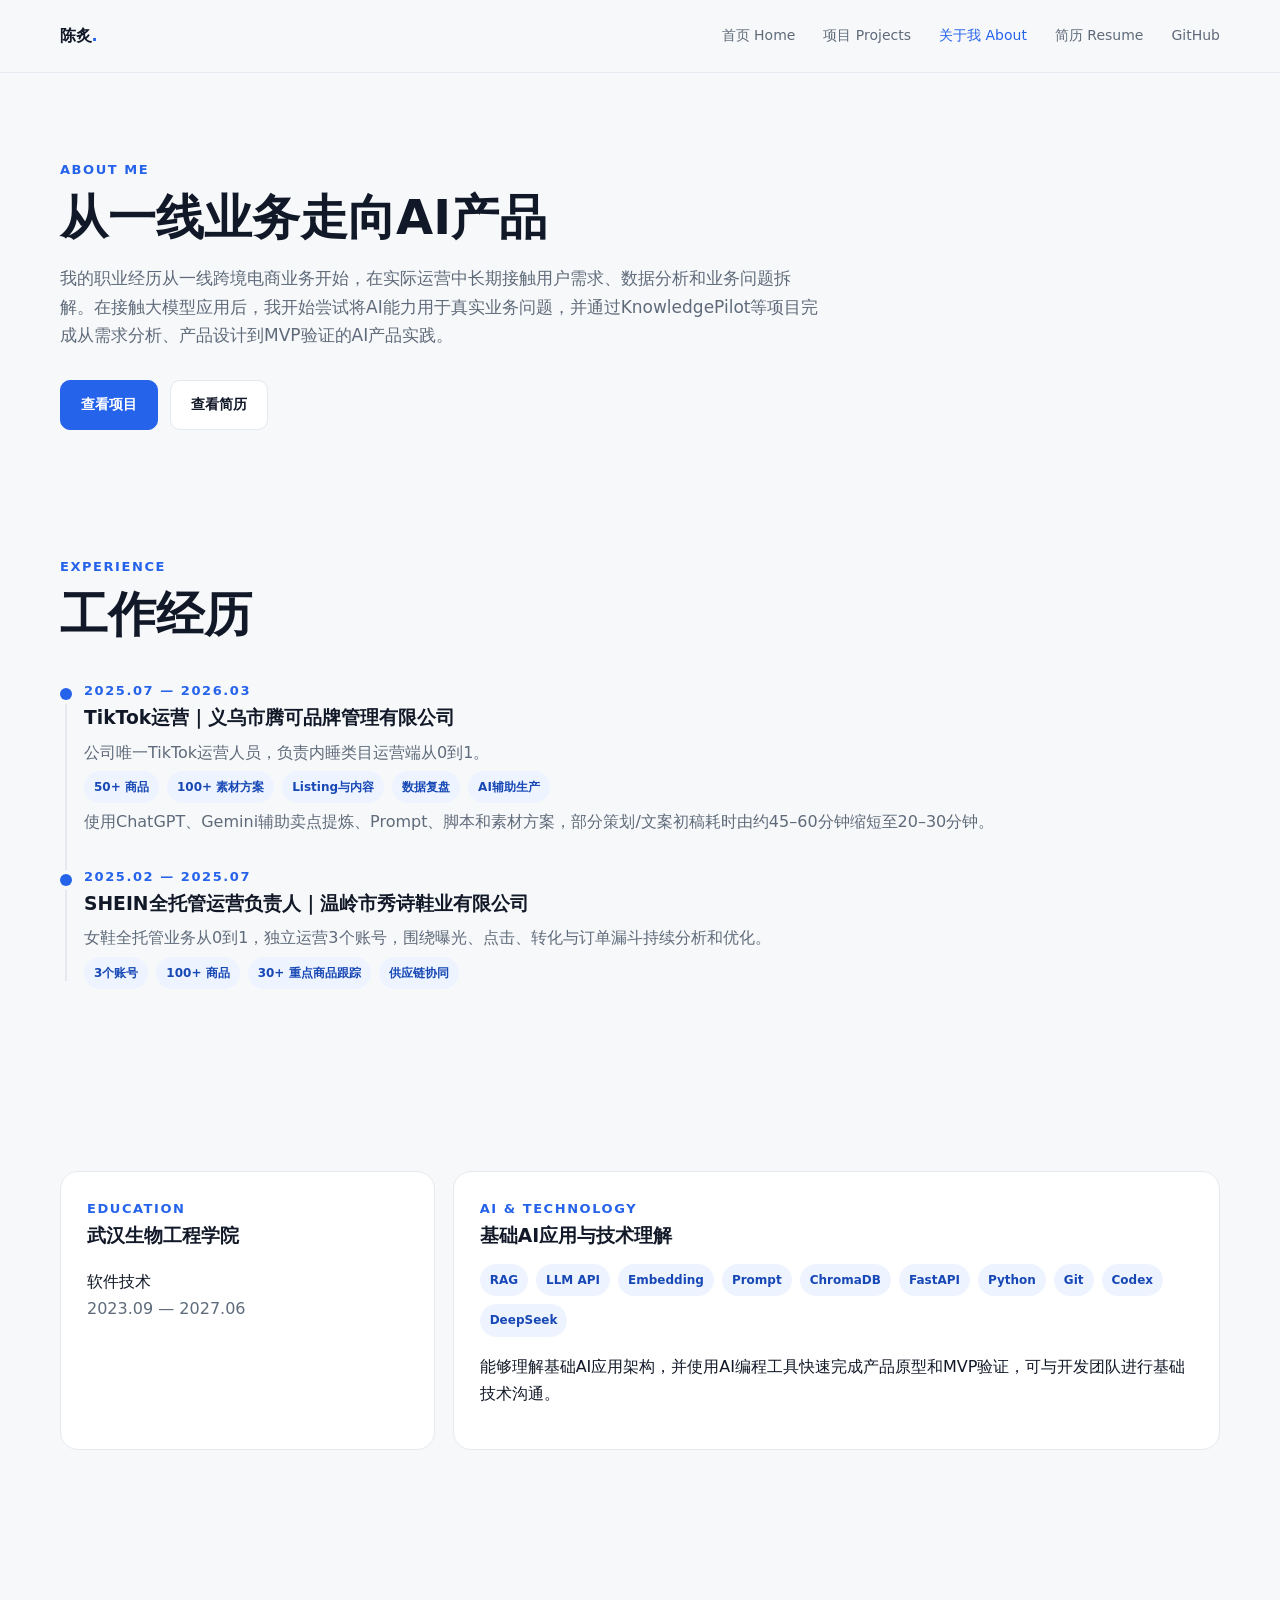
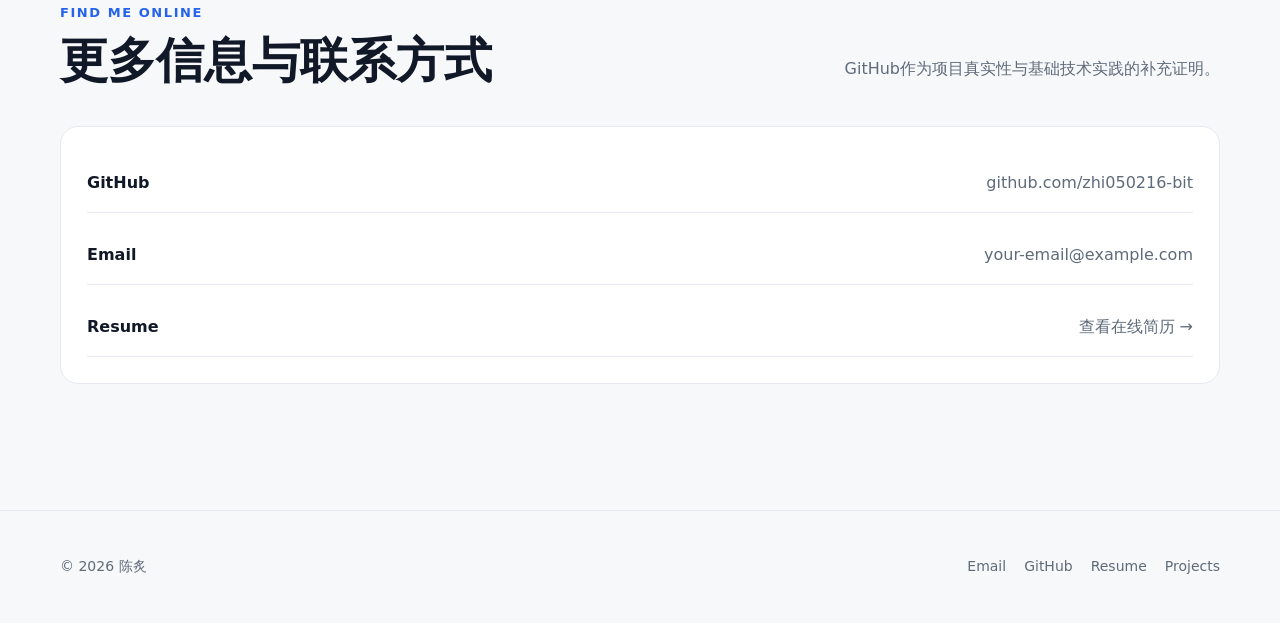
==== about.html @ c1934c38 "Deploy AI product portfolio" ====
<!doctype html><html lang="zh-CN"><head><meta charset="utf-8"><meta name="viewport" content="width=device-width,initial-scale=1"><title>关于我｜陈炙</title><link rel="stylesheet" href="assets/styles.css"><link rel="stylesheet" href="assets/github.css"></head><body><nav class="nav"><div class="container nav-inner"><a class="logo" href="index.html">陈炙<i>.</i></a><button class="menu">☰</button><div class="nav-links"><a href="index.html">首页 Home</a><a href="projects.html">项目 Projects</a><a href="about.html">关于我 About</a><a href="resume.html">简历 Resume</a></div></div></nav><main><header class="page-hero"><div class="container"><div class="eyebrow">About me</div><h1 class="page-title">从一线业务走向AI产品</h1><p>我的职业经历从一线跨境电商业务开始，在实际运营中长期接触用户需求、数据分析和业务问题拆解。在接触大模型应用后，我开始尝试将AI能力用于真实业务问题，并通过KnowledgePilot等项目完成从需求分析、产品设计到MVP验证的AI产品实践。</p><div class="actions"><a class="btn primary" href="projects.html">查看项目</a><a class="btn" href="resume.html">查看简历</a></div></div></header><section><div class="container"><div class="section-head"><div><div class="eyebrow">Experience</div><h2>工作经历</h2></div></div><div class="timeline"><article class="timeline-item"><div class="eyebrow">2025.07 — 2026.03</div><h3>TikTok运营｜义乌市腾可品牌管理有限公司</h3><p>公司唯一TikTok运营人员，负责内睡类目运营端从0到1。</p><div class="chips"><span class="chip">50+ 商品</span><span class="chip">100+ 素材方案</span><span class="chip">Listing与内容</span><span class="chip">数据复盘</span><span class="chip">AI辅助生产</span></div><p>使用ChatGPT、Gemini辅助卖点提炼、Prompt、脚本和素材方案，部分策划/文案初稿耗时由约45–60分钟缩短至20–30分钟。</p></article><article class="timeline-item"><div class="eyebrow">2025.02 — 2025.07</div><h3>SHEIN全托管运营负责人｜温岭市秀诗鞋业有限公司</h3><p>女鞋全托管业务从0到1，独立运营3个账号，围绕曝光、点击、转化与订单漏斗持续分析和优化。</p><div class="chips"><span class="chip">3个账号</span><span class="chip">100+ 商品</span><span class="chip">30+ 重点商品跟踪</span><span class="chip">供应链协同</span></div></article></div></div></section><section><div class="container"><div class="grid-3"><div class="card"><div class="eyebrow">Education</div><h3>武汉生物工程学院</h3><p>软件技术<br><span class="muted">2023.09 — 2027.06</span></p></div><div class="card" style="grid-column:span 2"><div class="eyebrow">AI & Technology</div><h3>基础AI应用与技术理解</h3><div class="chips"><span class="chip">RAG</span><span class="chip">LLM API</span><span class="chip">Embedding</span><span class="chip">Prompt</span><span class="chip">ChromaDB</span><span class="chip">FastAPI</span><span class="chip">Python</span><span class="chip">Git</span><span class="chip">Codex</span><span class="chip">DeepSeek</span></div><p>能够理解基础AI应用架构，并使用AI编程工具快速完成产品原型和MVP验证，可与开发团队进行基础技术沟通。</p></div></div></div></section><section><div class="container"><div class="section-head"><div><div class="eyebrow">Find me online</div><h2>更多信息与联系方式</h2></div><p>GitHub作为项目真实性与基础技术实践的补充证明。</p></div><div class="card online-list"><a href="#" data-config-link="GITHUB_URL"><strong>GitHub</strong><span class="muted" data-config-label="GITHUB_URL">GITHUB_URL</span></a><a href="mailto:your-email@example.com"><strong>Email</strong><span class="muted">your-email@example.com</span></a><a href="resume.html"><strong>Resume</strong><span class="muted">查看在线简历 →</span></a></div></div></section></main><footer class="footer"><div class="container footer-inner"><span>© 2026 陈炙</span><div class="footer-links"><a href="mailto:your-email@example.com">Email</a><a href="#">GitHub</a><a href="resume.html">简历</a></div></div></footer><script src="assets/config.js"></script><script src="assets/site.js"></script></body></html>
---- assets/styles.css ----
:root{--bg:#f7f8fa;--surface:#fff;--ink:#111827;--muted:#5f6b7a;--line:#e5e9ef;--brand:#2563eb;--brand-dark:#1748b5;--soft:#eef4ff;--radius:18px;--shadow:0 12px 35px rgba(17,24,39,.07);--max:1160px}*{box-sizing:border-box}html{scroll-behavior:smooth}body{margin:0;background:var(--bg);color:var(--ink);font-family:Inter,"PingFang SC","Microsoft YaHei",system-ui,sans-serif;line-height:1.7}a{color:inherit;text-decoration:none}img{max-width:100%}.container{width:min(calc(100% - 40px),var(--max));margin:auto}.nav{position:sticky;top:0;z-index:30;background:rgba(247,248,250,.9);backdrop-filter:blur(16px);border-bottom:1px solid rgba(229,233,239,.8)}.nav-inner{height:72px;display:flex;align-items:center;justify-content:space-between}.logo{font-weight:800;letter-spacing:-.02em}.logo i{color:var(--brand);font-style:normal}.nav-links{display:flex;gap:28px;align-items:center}.nav-links a{font-size:14px;color:var(--muted)}.nav-links a:hover,.nav-links a.active{color:var(--brand)}.menu{display:none;border:0;background:none;font-size:24px}.hero{padding:110px 0 80px}.eyebrow{font-size:13px;font-weight:700;color:var(--brand);letter-spacing:.12em;text-transform:uppercase}.hero h1{font-size:clamp(48px,8vw,86px);line-height:1.05;margin:12px 0}.hero h2{font-size:clamp(22px,3vw,34px);margin:0 0 8px}.hero .sub{font-size:18px;color:var(--muted);font-weight:600}.hero p{max-width:760px;color:var(--muted);font-size:17px}.actions{display:flex;gap:12px;flex-wrap:wrap;margin-top:30px}.btn{display:inline-flex;align-items:center;justify-content:center;padding:12px 20px;border-radius:10px;font-weight:700;font-size:14px;border:1px solid var(--line);background:#fff}.btn.primary{background:var(--brand);color:#fff;border-color:var(--brand)}.btn:hover{transform:translateY(-1px);box-shadow:var(--shadow)}section{padding:76px 0}.section-head{display:flex;align-items:end;justify-content:space-between;gap:20px;margin-bottom:28px}.section-head h2,.page-title{font-size:clamp(30px,4vw,48px);line-height:1.2;margin:8px 0}.section-head p{max-width:620px;color:var(--muted)}.grid-3{display:grid;grid-template-columns:repeat(3,1fr);gap:18px}.card{background:var(--surface);border:1px solid var(--line);border-radius:var(--radius);padding:26px}.card h3{margin:0 0 12px}.chips{display:flex;gap:8px;flex-wrap:wrap}.chip{font-size:12px;padding:6px 10px;border-radius:999px;background:var(--soft);color:var(--brand-dark);font-weight:600}.project{display:grid;grid-template-columns:1.15fr .85fr;gap:24px;padding:34px;background:var(--surface);border:1px solid var(--line);border-radius:24px;margin-bottom:20px}.project:hover{box-shadow:var(--shadow)}.project h3{font-size:32px;margin:8px 0}.project p{color:var(--muted)}.project-visual{border-radius:16px;min-height:300px;background:linear-gradient(145deg,#eaf1ff,#f7f9ff);display:flex;align-items:center;justify-content:center;padding:28px;border:1px solid #dce7fb}.mock{width:100%;background:white;border-radius:12px;box-shadow:0 18px 50px rgba(37,99,235,.13);overflow:hidden}.mock-top{height:34px;border-bottom:1px solid var(--line);display:flex;align-items:center;padding:0 12px;gap:6px}.dot{width:7px;height:7px;border-radius:50%;background:#d9dee7}.mock-body{display:grid;grid-template-columns:25% 1fr;min-height:190px}.mock-side{background:#f8fafc;border-right:1px solid var(--line)}.mock-content{padding:18px}.line{height:9px;background:#e9edf3;border-radius:5px;margin-bottom:10px}.line.blue{background:#cfe0ff}.metrics{display:flex;gap:22px;margin:22px 0}.metric strong{font-size:28px;display:block}.metric span{font-size:12px;color:var(--muted)}.page-hero{padding:86px 0 50px}.page-hero p{max-width:760px;color:var(--muted);font-size:17px}.meta{display:flex;gap:30px;flex-wrap:wrap;margin-top:30px}.meta div{min-width:130px}.meta strong,.meta span{display:block}.meta span{font-size:13px;color:var(--muted)}.case-section{padding:58px 0;border-top:1px solid var(--line)}.case-layout{display:grid;grid-template-columns:260px 1fr;gap:70px}.case-index{font-size:13px;color:var(--brand);font-weight:800;letter-spacing:.08em}.case-content h2{font-size:34px;margin:0 0 18px}.case-content>p{color:var(--muted);max-width:760px}.quote{font-size:24px;line-height:1.5;font-weight:700;padding:28px;border-left:4px solid var(--brand);background:var(--soft);border-radius:0 14px 14px 0}.mapping{display:grid;grid-template-columns:1fr auto 1fr;gap:12px;align-items:center;padding:16px 0;border-bottom:1px solid var(--line)}.mapping .arrow{color:var(--brand);font-weight:bold}.priority{display:grid;grid-template-columns:repeat(3,1fr);gap:16px}.priority .card:first-child{border-top:4px solid var(--brand)}.flow{display:flex;align-items:center;gap:8px;flex-wrap:wrap}.flow span{padding:11px 14px;border-radius:9px;background:white;border:1px solid var(--line);font-size:13px}.flow b{color:var(--brand)}.screens{display:grid;grid-template-columns:repeat(2,1fr);gap:18px}.screen{background:#fff;border:1px solid var(--line);border-radius:16px;overflow:hidden}.placeholder{min-height:220px;background:linear-gradient(135deg,#f1f4f8,#e8eef7);display:flex;align-items:center;justify-content:center;color:#7c8796;font-weight:700}.screen-text{padding:20px}.screen-text p{color:var(--muted);margin-bottom:0}.stat-row{display:grid;grid-template-columns:repeat(2,1fr);gap:18px}.big-stat{background:#111827;color:white;border-radius:18px;padding:32px}.big-stat strong{font-size:54px;line-height:1}.big-stat span{display:block;color:#b8c2d1;margin-top:12px}.notice{padding:18px;border:1px solid #f0d78a;background:#fff9e7;border-radius:12px;color:#715b19}.timeline{position:relative;padding-left:24px}.timeline:before{content:"";position:absolute;left:5px;top:8px;bottom:8px;width:2px;background:var(--line)}.timeline-item{position:relative;margin-bottom:30px}.timeline-item:before{content:"";position:absolute;left:-24px;top:8px;width:12px;height:12px;background:var(--brand);border-radius:50%;box-shadow:0 0 0 4px var(--bg)}.timeline-item h3{margin:0}.timeline-item p{margin:5px 0;color:var(--muted)}.footer{padding:44px 0;border-top:1px solid var(--line);margin-top:50px}.footer-inner{display:flex;justify-content:space-between;gap:20px;color:var(--muted);font-size:14px}.footer-links{display:flex;gap:18px}.resume-sheet{background:white;border:1px solid var(--line);border-radius:20px;padding:50px;box-shadow:var(--shadow)}.resume-sheet h1{font-size:38px;margin-bottom:4px}.resume-section{margin-top:34px;border-top:1px solid var(--line);padding-top:20px}.muted{color:var(--muted)}@media(max-width:820px){.nav-links{display:none;position:absolute;top:72px;left:0;right:0;background:white;padding:20px;flex-direction:column;border-bottom:1px solid var(--line)}.nav-links.open{display:flex}.menu{display:block}.hero{padding:75px 0 55px}.grid-3,.project,.priority,.stat-row{grid-template-columns:1fr}.project-visual{min-height:230px}.case-layout{grid-template-columns:1fr;gap:16px}.screens{grid-template-columns:1fr}.case-section,section{padding:50px 0}.footer-inner{flex-direction:column}.resume-sheet{padding:24px}.mapping{grid-template-columns:1fr}.mapping .arrow{transform:rotate(90deg);justify-self:start}.section-head{display:block}}@media print{.nav,.footer,.actions{display:none}body{background:white}.resume-sheet{box-shadow:none;border:0;padding:0}.page-hero{padding:20px 0}.container{width:100%}}
---- assets/github.css ----
.disabled-link { opacity: .55; cursor: not-allowed; }
.link-group { display: flex; gap: 12px; flex-wrap: wrap; margin-top: 22px; }
.online-list { display: grid; gap: 12px; }
.online-list a { display: flex; justify-content: space-between; gap: 20px; padding: 16px 0; border-bottom: 1px solid var(--line); }
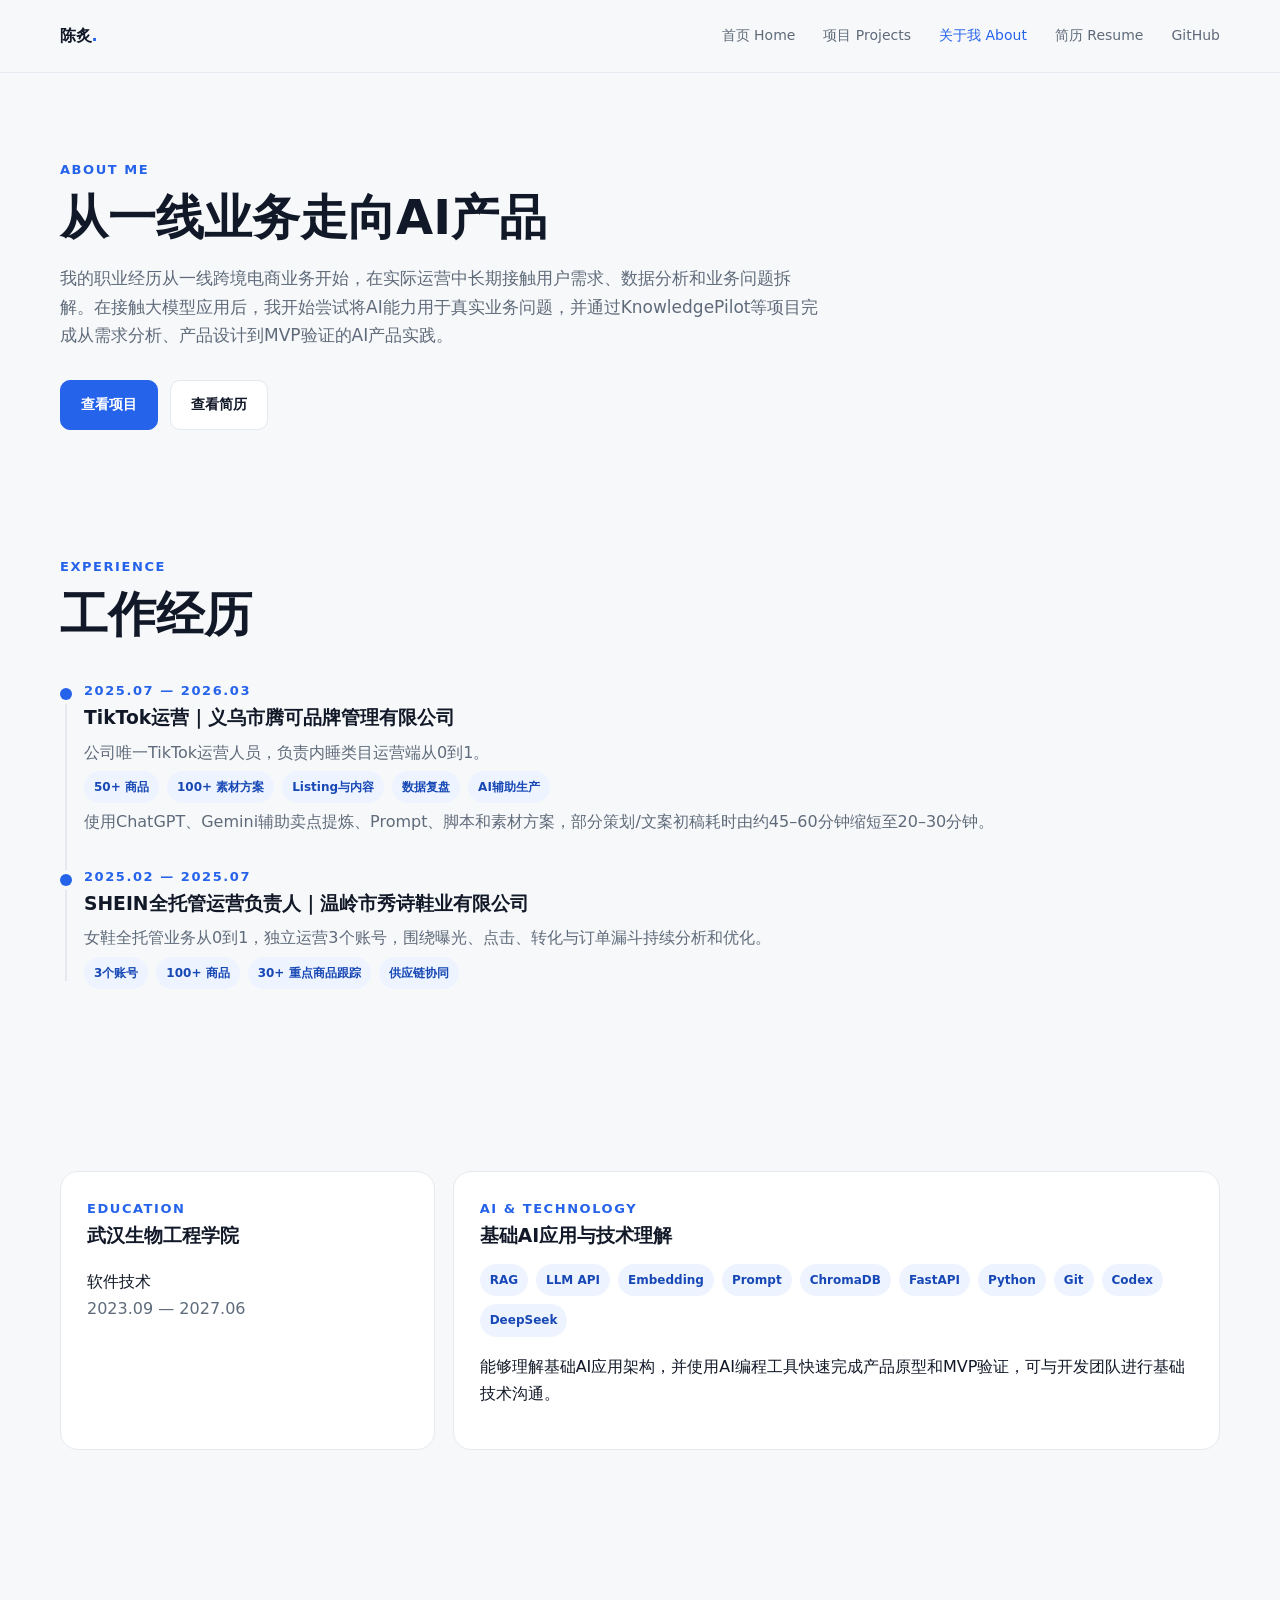
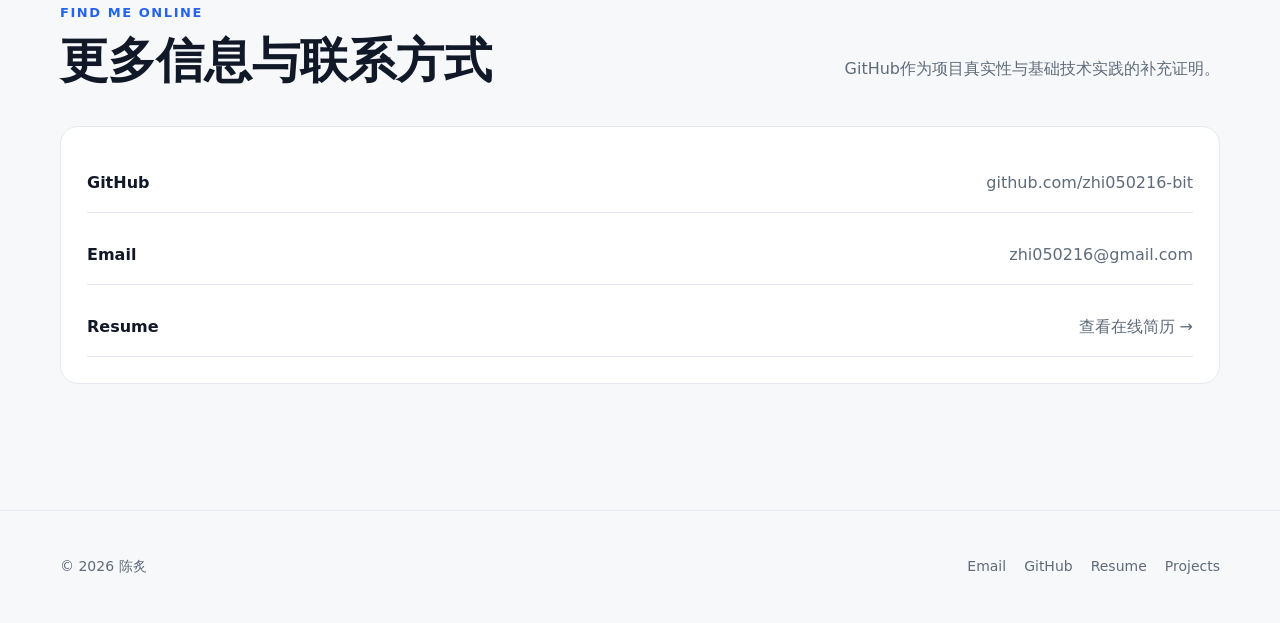
==== commit 0f191b6d: "Update contact email" ====
--- a/about.html
+++ b/about.html
@@ -1,3 +1,4 @@
-<!doctype html><html lang="zh-CN"><head><meta charset="utf-8"><meta name="viewport" content="width=device-width,initial-scale=1"><title>关于我｜陈炙</title><link rel="stylesheet" href="assets/styles.css"><link rel="stylesheet" href="assets/github.css"></head><body><nav class="nav"><div class="container nav-inner"><a class="logo" href="index.html">陈炙<i>.</i></a><button class="menu">☰</button><div class="nav-links"><a href="index.html">首页 Home</a><a href="projects.html">项目 Projects</a><a href="about.html">关于我 About</a><a href="resume.html">简历 Resume</a></div></div></nav><main><header class="page-hero"><div class="container"><div class="eyebrow">About me</div><h1 class="page-title">从一线业务走向AI产品</h1><p>我的职业经历从一线跨境电商业务开始，在实际运营中长期接触用户需求、数据分析和业务问题拆解。在接触大模型应用后，我开始尝试将AI能力用于真实业务问题，并通过KnowledgePilot等项目完成从需求分析、产品设计到MVP验证的AI产品实践。</p><div class="actions"><a class="btn primary" href="projects.html">查看项目</a><a class="btn" href="resume.html">查看简历</a></div></div></header><section><div class="container"><div class="section-head"><div><div class="eyebrow">Experience</div><h2>工作经历</h2></div></div><div class="timeline"><article class="timeline-item"><div class="eyebrow">2025.07 — 2026.03</div><h3>TikTok运营｜义乌市腾可品牌管理有限公司</h3><p>公司唯一TikTok运营人员，负责内睡类目运营端从0到1。</p><div class="chips"><span class="chip">50+ 商品</span><span class="chip">100+ 素材方案</span><span class="chip">Listing与内容</span><span class="chip">数据复盘</span><span class="chip">AI辅助生产</span></div><p>使用ChatGPT、Gemini辅助卖点提炼、Prompt、脚本和素材方案，部分策划/文案初稿耗时由约45–60分钟缩短至20–30分钟。</p></article><article class="timeline-item"><div class="eyebrow">2025.02 — 2025.07</div><h3>SHEIN全托管运营负责人｜温岭市秀诗鞋业有限公司</h3><p>女鞋全托管业务从0到1，独立运营3个账号，围绕曝光、点击、转化与订单漏斗持续分析和优化。</p><div class="chips"><span class="chip">3个账号</span><span class="chip">100+ 商品</span><span class="chip">30+ 重点商品跟踪</span><span class="chip">供应链协同</span></div></article></div></div></section><section><div class="container"><div class="grid-3"><div class="card"><div class="eyebrow">Education</div><h3>武汉生物工程学院</h3><p>软件技术<br><span class="muted">2023.09 — 2027.06</span></p></div><div class="card" style="grid-column:span 2"><div class="eyebrow">AI & Technology</div><h3>基础AI应用与技术理解</h3><div class="chips"><span class="chip">RAG</span><span class="chip">LLM API</span><span class="chip">Embedding</span><span class="chip">Prompt</span><span class="chip">ChromaDB</span><span class="chip">FastAPI</span><span class="chip">Python</span><span class="chip">Git</span><span class="chip">Codex</span><span class="chip">DeepSeek</span></div><p>能够理解基础AI应用架构，并使用AI编程工具快速完成产品原型和MVP验证，可与开发团队进行基础技术沟通。</p></div></div></div></section><section><div class="container"><div class="section-head"><div><div class="eyebrow">Find me online</div><h2>更多信息与联系方式</h2></div><p>GitHub作为项目真实性与基础技术实践的补充证明。</p></div><div class="card online-list"><a href="#" data-config-link="GITHUB_URL"><strong>GitHub</strong><span class="muted" data-config-label="GITHUB_URL">GITHUB_URL</span></a><a href="mailto:your-email@example.com"><strong>Email</strong><span class="muted">your-email@example.com</span></a><a href="resume.html"><strong>Resume</strong><span class="muted">查看在线简历 →</span></a></div></div></section></main><footer class="footer"><div class="container footer-inner"><span>© 2026 陈炙</span><div class="footer-links"><a href="mailto:your-email@example.com">Email</a><a href="#">GitHub</a><a href="resume.html">简历</a></div></div></footer><script src="assets/config.js"></script><script src="assets/site.js"></script></body></html>
+<!doctype html><html lang="zh-CN"><head><meta charset="utf-8"><meta name="viewport" content="width=device-width,initial-scale=1"><title>关于我｜陈炙</title><link rel="stylesheet" href="assets/styles.css"><link rel="stylesheet" href="assets/github.css"></head><body><nav class="nav"><div class="container nav-inner"><a class="logo" href="index.html">陈炙<i>.</i></a><button class="menu">☰</button><div class="nav-links"><a href="index.html">首页 Home</a><a href="projects.html">项目 Projects</a><a href="about.html">关于我 About</a><a href="resume.html">简历 Resume</a></div></div></nav><main><header class="page-hero"><div class="container"><div class="eyebrow">About me</div><h1 class="page-title">从一线业务走向AI产品</h1><p>我的职业经历从一线跨境电商业务开始，在实际运营中长期接触用户需求、数据分析和业务问题拆解。在接触大模型应用后，我开始尝试将AI能力用于真实业务问题，并通过KnowledgePilot等项目完成从需求分析、产品设计到MVP验证的AI产品实践。</p><div class="actions"><a class="btn primary" href="projects.html">查看项目</a><a class="btn" href="resume.html">查看简历</a></div></div></header><section><div class="container"><div class="section-head"><div><div class="eyebrow">Experience</div><h2>工作经历</h2></div></div><div class="timeline"><article class="timeline-item"><div class="eyebrow">2025.07 — 2026.03</div><h3>TikTok运营｜义乌市腾可品牌管理有限公司</h3><p>公司唯一TikTok运营人员，负责内睡类目运营端从0到1。</p><div class="chips"><span class="chip">50+ 商品</span><span class="chip">100+ 素材方案</span><span class="chip">Listing与内容</span><span class="chip">数据复盘</span><span class="chip">AI辅助生产</span></div><p>使用ChatGPT、Gemini辅助卖点提炼、Prompt、脚本和素材方案，部分策划/文案初稿耗时由约45–60分钟缩短至20–30分钟。</p></article><article class="timeline-item"><div class="eyebrow">2025.02 — 2025.07</div><h3>SHEIN全托管运营负责人｜温岭市秀诗鞋业有限公司</h3><p>女鞋全托管业务从0到1，独立运营3个账号，围绕曝光、点击、转化与订单漏斗持续分析和优化。</p><div class="chips"><span class="chip">3个账号</span><span class="chip">100+ 商品</span><span class="chip">30+ 重点商品跟踪</span><span class="chip">供应链协同</span></div></article></div></div></section><section><div class="container"><div class="grid-3"><div class="card"><div class="eyebrow">Education</div><h3>武汉生物工程学院</h3><p>软件技术<br><span class="muted">2023.09 — 2027.06</span></p></div><div class="card" style="grid-column:span 2"><div class="eyebrow">AI & Technology</div><h3>基础AI应用与技术理解</h3><div class="chips"><span class="chip">RAG</span><span class="chip">LLM API</span><span class="chip">Embedding</span><span class="chip">Prompt</span><span class="chip">ChromaDB</span><span class="chip">FastAPI</span><span class="chip">Python</span><span class="chip">Git</span><span class="chip">Codex</span><span class="chip">DeepSeek</span></div><p>能够理解基础AI应用架构，并使用AI编程工具快速完成产品原型和MVP验证，可与开发团队进行基础技术沟通。</p></div></div></div></section><section><div class="container"><div class="section-head"><div><div class="eyebrow">Find me online</div><h2>更多信息与联系方式</h2></div><p>GitHub作为项目真实性与基础技术实践的补充证明。</p></div><div class="card online-list"><a href="#" data-config-link="GITHUB_URL"><strong>GitHub</strong><span class="muted" data-config-label="GITHUB_URL">GITHUB_URL</span></a><a href="mailto:zhi050216@gmail.com"><strong>Email</strong><span class="muted">zhi050216@gmail.com</span></a><a href="resume.html"><strong>Resume</strong><span class="muted">查看在线简历 →</span></a></div></div></section></main><footer class="footer"><div class="container footer-inner"><span>© 2026 陈炙</span><div class="footer-links"><a href="mailto:zhi050216@gmail.com">Email</a><a href="#">GitHub</a><a href="resume.html">简历</a></div></div></footer><script src="assets/config.js"></script><script src="assets/site.js"></script></body></html>
 
 
+
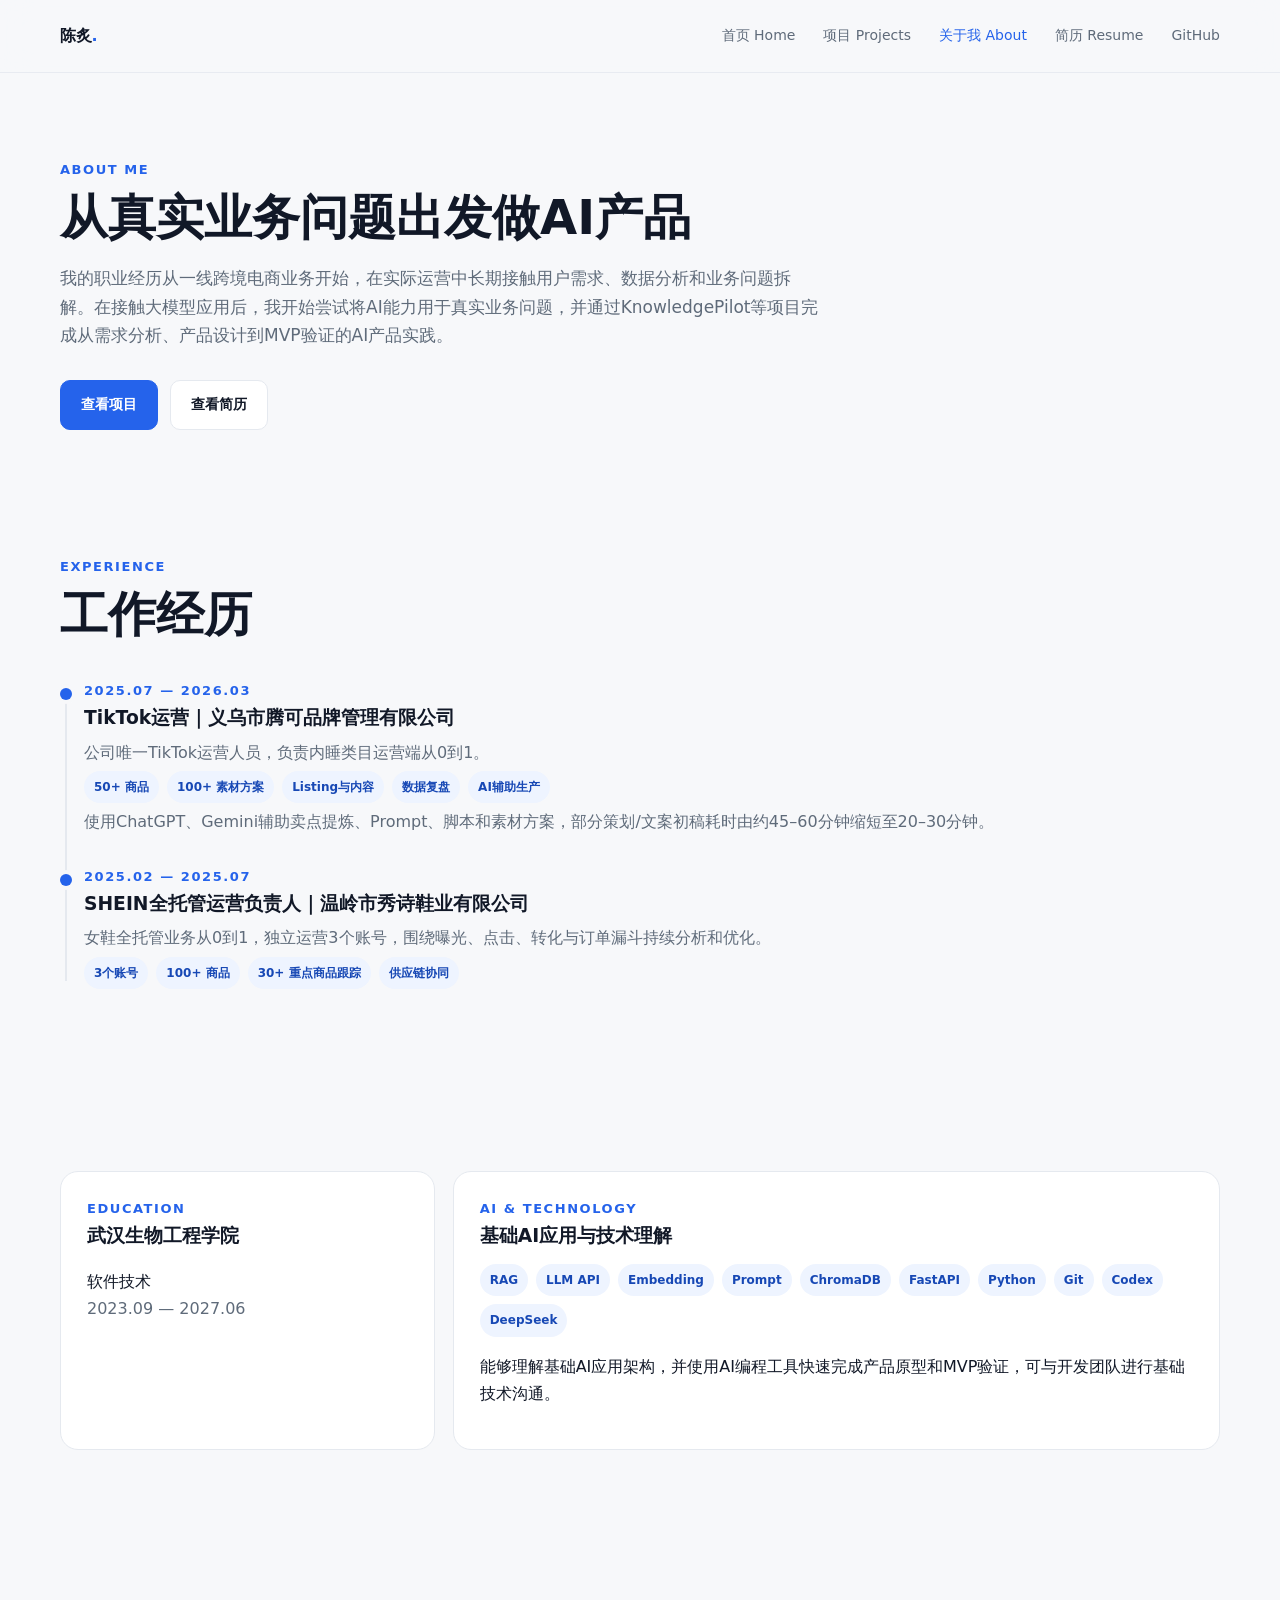
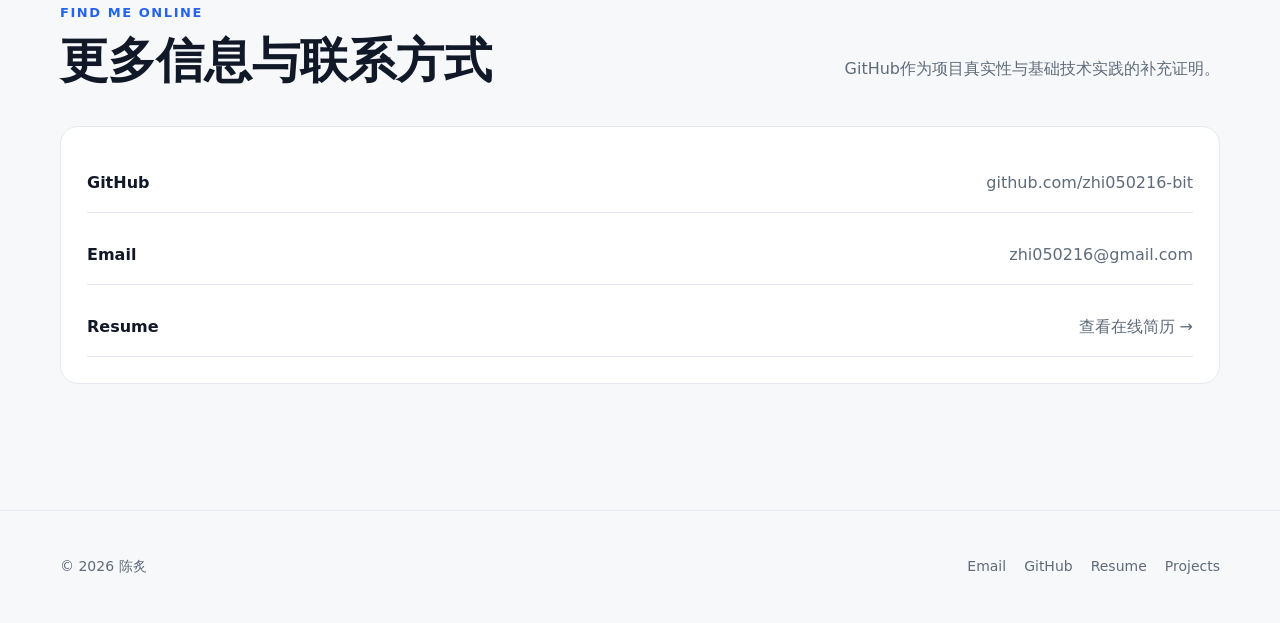
==== commit c86876ca: "fix: clean portfolio links and template remnants" ====
--- a/about.html
+++ b/about.html
@@ -1,4 +1,146 @@
-<!doctype html><html lang="zh-CN"><head><meta charset="utf-8"><meta name="viewport" content="width=device-width,initial-scale=1"><title>关于我｜陈炙</title><link rel="stylesheet" href="assets/styles.css"><link rel="stylesheet" href="assets/github.css"></head><body><nav class="nav"><div class="container nav-inner"><a class="logo" href="index.html">陈炙<i>.</i></a><button class="menu">☰</button><div class="nav-links"><a href="index.html">首页 Home</a><a href="projects.html">项目 Projects</a><a href="about.html">关于我 About</a><a href="resume.html">简历 Resume</a></div></div></nav><main><header class="page-hero"><div class="container"><div class="eyebrow">About me</div><h1 class="page-title">从一线业务走向AI产品</h1><p>我的职业经历从一线跨境电商业务开始，在实际运营中长期接触用户需求、数据分析和业务问题拆解。在接触大模型应用后，我开始尝试将AI能力用于真实业务问题，并通过KnowledgePilot等项目完成从需求分析、产品设计到MVP验证的AI产品实践。</p><div class="actions"><a class="btn primary" href="projects.html">查看项目</a><a class="btn" href="resume.html">查看简历</a></div></div></header><section><div class="container"><div class="section-head"><div><div class="eyebrow">Experience</div><h2>工作经历</h2></div></div><div class="timeline"><article class="timeline-item"><div class="eyebrow">2025.07 — 2026.03</div><h3>TikTok运营｜义乌市腾可品牌管理有限公司</h3><p>公司唯一TikTok运营人员，负责内睡类目运营端从0到1。</p><div class="chips"><span class="chip">50+ 商品</span><span class="chip">100+ 素材方案</span><span class="chip">Listing与内容</span><span class="chip">数据复盘</span><span class="chip">AI辅助生产</span></div><p>使用ChatGPT、Gemini辅助卖点提炼、Prompt、脚本和素材方案，部分策划/文案初稿耗时由约45–60分钟缩短至20–30分钟。</p></article><article class="timeline-item"><div class="eyebrow">2025.02 — 2025.07</div><h3>SHEIN全托管运营负责人｜温岭市秀诗鞋业有限公司</h3><p>女鞋全托管业务从0到1，独立运营3个账号，围绕曝光、点击、转化与订单漏斗持续分析和优化。</p><div class="chips"><span class="chip">3个账号</span><span class="chip">100+ 商品</span><span class="chip">30+ 重点商品跟踪</span><span class="chip">供应链协同</span></div></article></div></div></section><section><div class="container"><div class="grid-3"><div class="card"><div class="eyebrow">Education</div><h3>武汉生物工程学院</h3><p>软件技术<br><span class="muted">2023.09 — 2027.06</span></p></div><div class="card" style="grid-column:span 2"><div class="eyebrow">AI & Technology</div><h3>基础AI应用与技术理解</h3><div class="chips"><span class="chip">RAG</span><span class="chip">LLM API</span><span class="chip">Embedding</span><span class="chip">Prompt</span><span class="chip">ChromaDB</span><span class="chip">FastAPI</span><span class="chip">Python</span><span class="chip">Git</span><span class="chip">Codex</span><span class="chip">DeepSeek</span></div><p>能够理解基础AI应用架构，并使用AI编程工具快速完成产品原型和MVP验证，可与开发团队进行基础技术沟通。</p></div></div></div></section><section><div class="container"><div class="section-head"><div><div class="eyebrow">Find me online</div><h2>更多信息与联系方式</h2></div><p>GitHub作为项目真实性与基础技术实践的补充证明。</p></div><div class="card online-list"><a href="#" data-config-link="GITHUB_URL"><strong>GitHub</strong><span class="muted" data-config-label="GITHUB_URL">GITHUB_URL</span></a><a href="mailto:zhi050216@gmail.com"><strong>Email</strong><span class="muted">zhi050216@gmail.com</span></a><a href="resume.html"><strong>Resume</strong><span class="muted">查看在线简历 →</span></a></div></div></section></main><footer class="footer"><div class="container footer-inner"><span>© 2026 陈炙</span><div class="footer-links"><a href="mailto:zhi050216@gmail.com">Email</a><a href="#">GitHub</a><a href="resume.html">简历</a></div></div></footer><script src="assets/config.js"></script><script src="assets/site.js"></script></body></html>
+<!doctype html>
+<html lang="zh-CN">
+<head>
+<meta charset="utf-8">
+<meta name="viewport" content="width=device-width,initial-scale=1">
+<title>关于我｜陈炙</title>
+<link rel="stylesheet" href="assets/styles.css">
+<link rel="stylesheet" href="assets/github.css">
+</head>
+<body>
+<nav class="nav">
+<div class="container nav-inner">
+<a class="logo" href="index.html">陈炙<i>.</i>
+</a>
+<button class="menu">☰</button>
+<div class="nav-links">
+<a href="index.html">首页 Home</a>
+<a href="projects.html">项目 Projects</a>
+<a href="about.html">关于我 About</a>
+<a href="resume.html">简历 Resume</a>
+</div>
+</div>
+</nav>
+<main>
+<header class="page-hero">
+<div class="container">
+<div class="eyebrow">About me</div>
+<h1 class="page-title">从真实业务问题出发做AI产品</h1>
+<p>我的职业经历从一线跨境电商业务开始，在实际运营中长期接触用户需求、数据分析和业务问题拆解。在接触大模型应用后，我开始尝试将AI能力用于真实业务问题，并通过KnowledgePilot等项目完成从需求分析、产品设计到MVP验证的AI产品实践。</p>
+<div class="actions">
+<a class="btn primary" href="projects.html">查看项目</a>
+<a class="btn" href="resume.html">查看简历</a>
+</div>
+</div>
+</header>
+<section>
+<div class="container">
+<div class="section-head">
+<div>
+<div class="eyebrow">Experience</div>
+<h2>工作经历</h2>
+</div>
+</div>
+<div class="timeline">
+<article class="timeline-item">
+<div class="eyebrow">2025.07 — 2026.03</div>
+<h3>TikTok运营｜义乌市腾可品牌管理有限公司</h3>
+<p>公司唯一TikTok运营人员，负责内睡类目运营端从0到1。</p>
+<div class="chips">
+<span class="chip">50+ 商品</span>
+<span class="chip">100+ 素材方案</span>
+<span class="chip">Listing与内容</span>
+<span class="chip">数据复盘</span>
+<span class="chip">AI辅助生产</span>
+</div>
+<p>使用ChatGPT、Gemini辅助卖点提炼、Prompt、脚本和素材方案，部分策划/文案初稿耗时由约45–60分钟缩短至20–30分钟。</p>
+</article>
+<article class="timeline-item">
+<div class="eyebrow">2025.02 — 2025.07</div>
+<h3>SHEIN全托管运营负责人｜温岭市秀诗鞋业有限公司</h3>
+<p>女鞋全托管业务从0到1，独立运营3个账号，围绕曝光、点击、转化与订单漏斗持续分析和优化。</p>
+<div class="chips">
+<span class="chip">3个账号</span>
+<span class="chip">100+ 商品</span>
+<span class="chip">30+ 重点商品跟踪</span>
+<span class="chip">供应链协同</span>
+</div>
+</article>
+</div>
+</div>
+</section>
+<section>
+<div class="container">
+<div class="grid-3">
+<div class="card">
+<div class="eyebrow">Education</div>
+<h3>武汉生物工程学院</h3>
+<p>软件技术<br>
+<span class="muted">2023.09 — 2027.06</span>
+</p>
+</div>
+<div class="card" style="grid-column:span 2">
+<div class="eyebrow">AI & Technology</div>
+<h3>基础AI应用与技术理解</h3>
+<div class="chips">
+<span class="chip">RAG</span>
+<span class="chip">LLM API</span>
+<span class="chip">Embedding</span>
+<span class="chip">Prompt</span>
+<span class="chip">ChromaDB</span>
+<span class="chip">FastAPI</span>
+<span class="chip">Python</span>
+<span class="chip">Git</span>
+<span class="chip">Codex</span>
+<span class="chip">DeepSeek</span>
+</div>
+<p>能够理解基础AI应用架构，并使用AI编程工具快速完成产品原型和MVP验证，可与开发团队进行基础技术沟通。</p>
+</div>
+</div>
+</div>
+</section>
+<section>
+<div class="container">
+<div class="section-head">
+<div>
+<div class="eyebrow">Find me online</div>
+<h2>更多信息与联系方式</h2>
+</div>
+<p>GitHub作为项目真实性与基础技术实践的补充证明。</p>
+</div>
+<div class="card online-list">
+<a href="https://github.com/zhi050216-bit" data-config-link="GITHUB_URL">
+<strong>GitHub</strong>
+<span class="muted" data-config-label="GITHUB_URL">GITHUB_URL</span>
+</a>
+<a href="mailto:zhi050216@gmail.com">
+<strong>Email</strong>
+<span class="muted">zhi050216@gmail.com</span>
+</a>
+<a href="resume.html">
+<strong>Resume</strong>
+<span class="muted">查看在线简历 →</span>
+</a>
+</div>
+</div>
+</section>
+</main>
+<footer class="footer">
+<div class="container footer-inner">
+<span>© 2026 陈炙</span>
+<div class="footer-links">
+<a href="mailto:zhi050216@gmail.com">Email</a>
+<a href="https://github.com/zhi050216-bit" data-config-link="GITHUB_URL">GitHub</a>
+<a href="resume.html">简历</a>
+</div>
+</div>
+</footer>
+<script src="assets/config.js">
+</script>
+<script src="assets/site.js">
+</script>
+</body>
+</html>
 
 
 
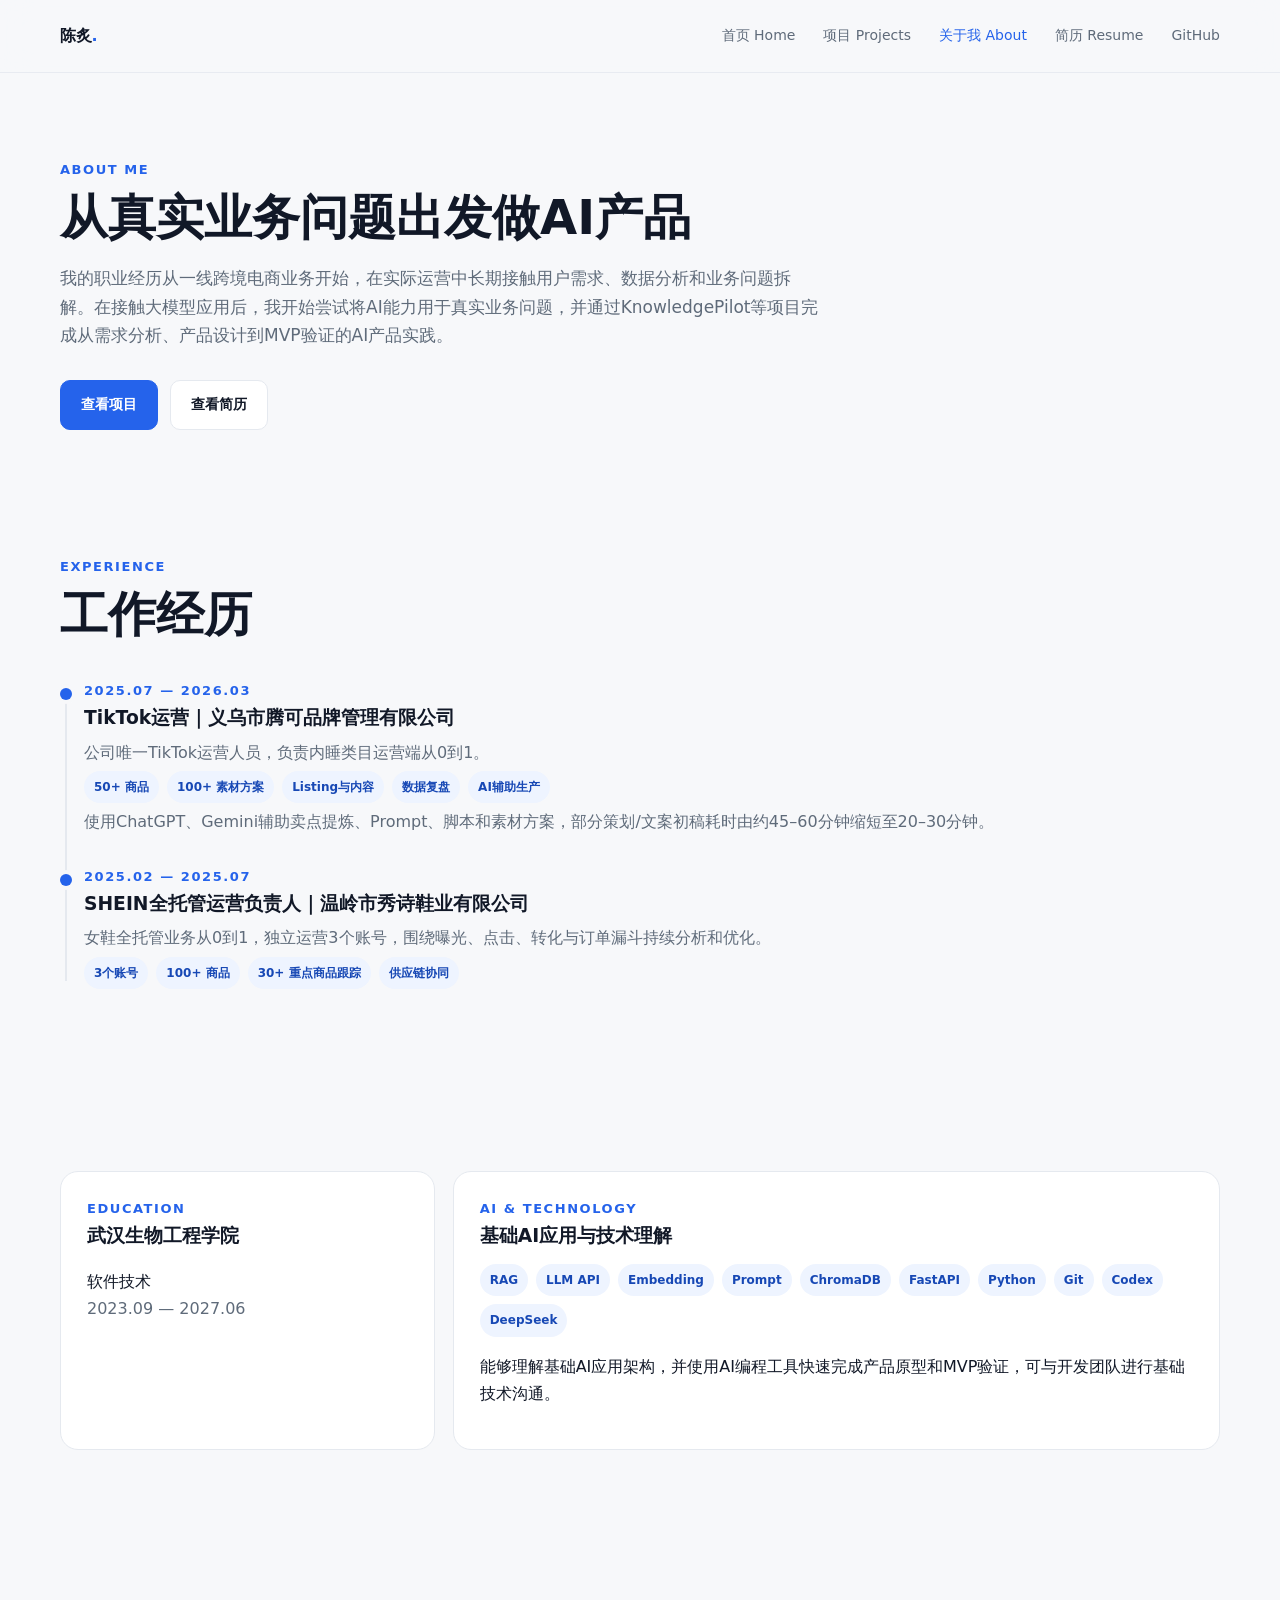
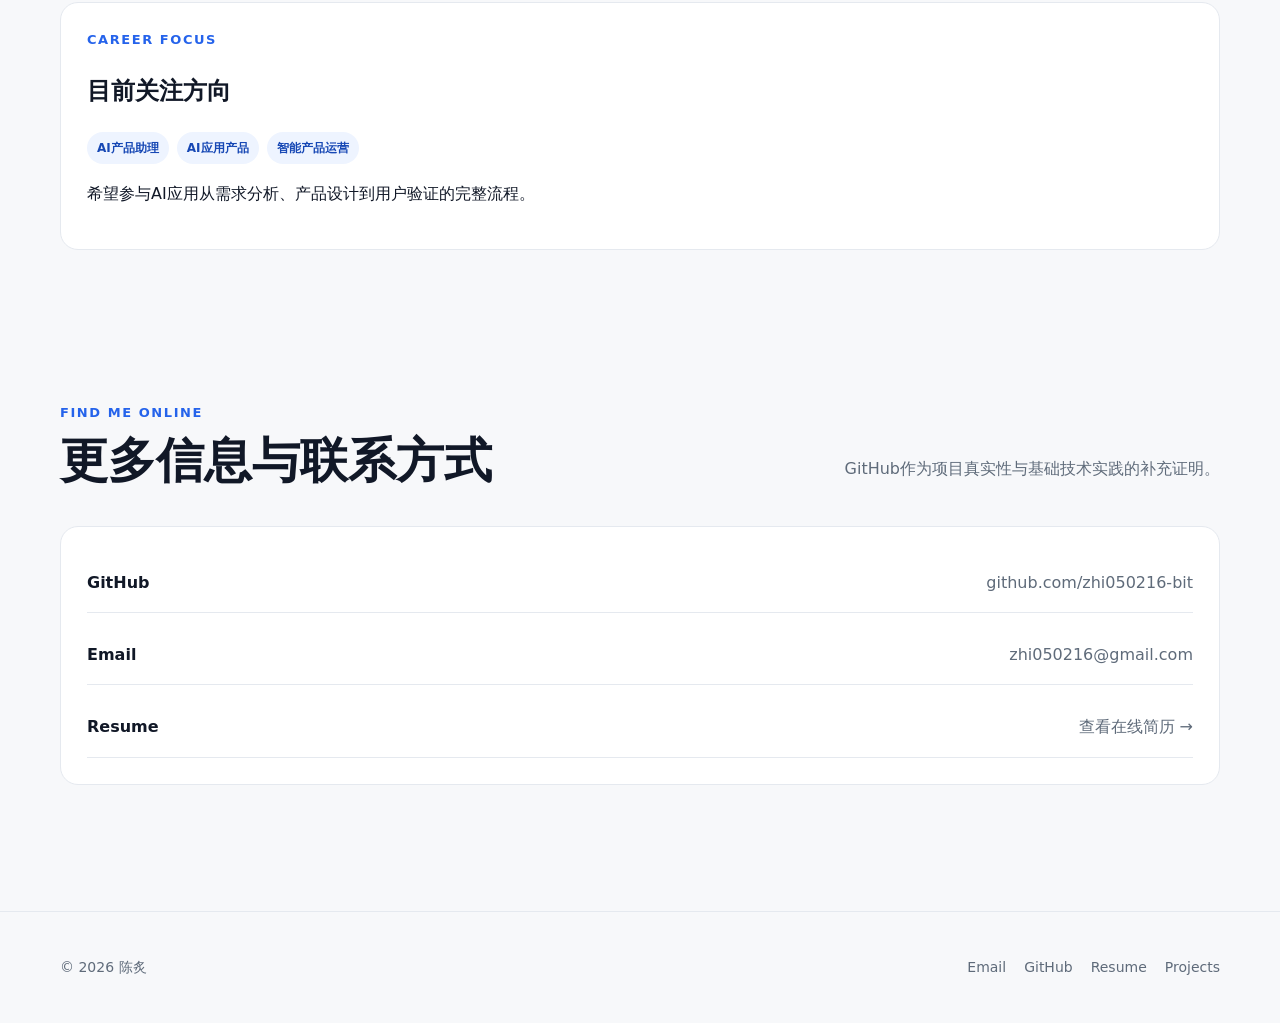
==== commit 920cd291: "Refine portfolio role fit and validation framing" ====
--- a/about.html
+++ b/about.html
@@ -1,101 +1,115 @@
-<!doctype html>
-<html lang="zh-CN">
-<head>
-<meta charset="utf-8">
-<meta name="viewport" content="width=device-width,initial-scale=1">
-<title>关于我｜陈炙</title>
-<link rel="stylesheet" href="assets/styles.css">
-<link rel="stylesheet" href="assets/github.css">
-</head>
-<body>
-<nav class="nav">
-<div class="container nav-inner">
-<a class="logo" href="index.html">陈炙<i>.</i>
-</a>
-<button class="menu">☰</button>
-<div class="nav-links">
-<a href="index.html">首页 Home</a>
-<a href="projects.html">项目 Projects</a>
-<a href="about.html">关于我 About</a>
-<a href="resume.html">简历 Resume</a>
-</div>
-</div>
-</nav>
-<main>
-<header class="page-hero">
-<div class="container">
-<div class="eyebrow">About me</div>
-<h1 class="page-title">从真实业务问题出发做AI产品</h1>
-<p>我的职业经历从一线跨境电商业务开始，在实际运营中长期接触用户需求、数据分析和业务问题拆解。在接触大模型应用后，我开始尝试将AI能力用于真实业务问题，并通过KnowledgePilot等项目完成从需求分析、产品设计到MVP验证的AI产品实践。</p>
-<div class="actions">
-<a class="btn primary" href="projects.html">查看项目</a>
-<a class="btn" href="resume.html">查看简历</a>
-</div>
-</div>
-</header>
+<!doctype html>
+<html lang="zh-CN">
+<head>
+<meta charset="utf-8">
+<meta name="viewport" content="width=device-width,initial-scale=1">
+<title>关于我｜陈炙</title>
+<link rel="stylesheet" href="assets/styles.css">
+<link rel="stylesheet" href="assets/github.css">
+</head>
+<body>
+<nav class="nav">
+<div class="container nav-inner">
+<a class="logo" href="index.html">陈炙<i>.</i>
+</a>
+<button class="menu">☰</button>
+<div class="nav-links">
+<a href="index.html">首页 Home</a>
+<a href="projects.html">项目 Projects</a>
+<a href="about.html">关于我 About</a>
+<a href="resume.html">简历 Resume</a>
+</div>
+</div>
+</nav>
+<main>
+<header class="page-hero">
+<div class="container">
+<div class="eyebrow">About me</div>
+<h1 class="page-title">从真实业务问题出发做AI产品</h1>
+<p>我的职业经历从一线跨境电商业务开始，在实际运营中长期接触用户需求、数据分析和业务问题拆解。在接触大模型应用后，我开始尝试将AI能力用于真实业务问题，并通过KnowledgePilot等项目完成从需求分析、产品设计到MVP验证的AI产品实践。</p>
+<div class="actions">
+<a class="btn primary" href="projects.html">查看项目</a>
+<a class="btn" href="resume.html">查看简历</a>
+</div>
+</div>
+</header>
 <section>
 <div class="container">
 <div class="section-head">
-<div>
-<div class="eyebrow">Experience</div>
-<h2>工作经历</h2>
-</div>
-</div>
-<div class="timeline">
-<article class="timeline-item">
-<div class="eyebrow">2025.07 — 2026.03</div>
-<h3>TikTok运营｜义乌市腾可品牌管理有限公司</h3>
-<p>公司唯一TikTok运营人员，负责内睡类目运营端从0到1。</p>
-<div class="chips">
-<span class="chip">50+ 商品</span>
-<span class="chip">100+ 素材方案</span>
-<span class="chip">Listing与内容</span>
-<span class="chip">数据复盘</span>
-<span class="chip">AI辅助生产</span>
-</div>
-<p>使用ChatGPT、Gemini辅助卖点提炼、Prompt、脚本和素材方案，部分策划/文案初稿耗时由约45–60分钟缩短至20–30分钟。</p>
-</article>
-<article class="timeline-item">
-<div class="eyebrow">2025.02 — 2025.07</div>
-<h3>SHEIN全托管运营负责人｜温岭市秀诗鞋业有限公司</h3>
-<p>女鞋全托管业务从0到1，独立运营3个账号，围绕曝光、点击、转化与订单漏斗持续分析和优化。</p>
-<div class="chips">
-<span class="chip">3个账号</span>
-<span class="chip">100+ 商品</span>
-<span class="chip">30+ 重点商品跟踪</span>
-<span class="chip">供应链协同</span>
-</div>
-</article>
-</div>
+<div>
+<div class="eyebrow">Experience</div>
+<h2>工作经历</h2>
+</div>
+</div>
+<div class="timeline">
+<article class="timeline-item">
+<div class="eyebrow">2025.07 — 2026.03</div>
+<h3>TikTok运营｜义乌市腾可品牌管理有限公司</h3>
+<p>公司唯一TikTok运营人员，负责内睡类目运营端从0到1。</p>
+<div class="chips">
+<span class="chip">50+ 商品</span>
+<span class="chip">100+ 素材方案</span>
+<span class="chip">Listing与内容</span>
+<span class="chip">数据复盘</span>
+<span class="chip">AI辅助生产</span>
+</div>
+<p>使用ChatGPT、Gemini辅助卖点提炼、Prompt、脚本和素材方案，部分策划/文案初稿耗时由约45–60分钟缩短至20–30分钟。</p>
+</article>
+<article class="timeline-item">
+<div class="eyebrow">2025.02 — 2025.07</div>
+<h3>SHEIN全托管运营负责人｜温岭市秀诗鞋业有限公司</h3>
+<p>女鞋全托管业务从0到1，独立运营3个账号，围绕曝光、点击、转化与订单漏斗持续分析和优化。</p>
+<div class="chips">
+<span class="chip">3个账号</span>
+<span class="chip">100+ 商品</span>
+<span class="chip">30+ 重点商品跟踪</span>
+<span class="chip">供应链协同</span>
+</div>
+</article>
+</div>
+</div>
+</section>
+<section>
+<div class="container">
+<div class="grid-3">
+<div class="card">
+<div class="eyebrow">Education</div>
+<h3>武汉生物工程学院</h3>
+<p>软件技术<br>
+<span class="muted">2023.09 — 2027.06</span>
+</p>
+</div>
+<div class="card" style="grid-column:span 2">
+<div class="eyebrow">AI & Technology</div>
+<h3>基础AI应用与技术理解</h3>
+<div class="chips">
+<span class="chip">RAG</span>
+<span class="chip">LLM API</span>
+<span class="chip">Embedding</span>
+<span class="chip">Prompt</span>
+<span class="chip">ChromaDB</span>
+<span class="chip">FastAPI</span>
+<span class="chip">Python</span>
+<span class="chip">Git</span>
+<span class="chip">Codex</span>
+<span class="chip">DeepSeek</span>
+</div>
+<p>能够理解基础AI应用架构，并使用AI编程工具快速完成产品原型和MVP验证，可与开发团队进行基础技术沟通。</p>
+</div>
+</div>
 </div>
 </section>
 <section>
 <div class="container">
-<div class="grid-3">
 <div class="card">
-<div class="eyebrow">Education</div>
-<h3>武汉生物工程学院</h3>
-<p>软件技术<br>
-<span class="muted">2023.09 — 2027.06</span>
-</p>
+<div class="eyebrow">Career Focus</div>
+<h2>目前关注方向</h2>
+<div class="chips">
+<span class="chip">AI产品助理</span>
+<span class="chip">AI应用产品</span>
+<span class="chip">智能产品运营</span>
 </div>
-<div class="card" style="grid-column:span 2">
-<div class="eyebrow">AI & Technology</div>
-<h3>基础AI应用与技术理解</h3>
-<div class="chips">
-<span class="chip">RAG</span>
-<span class="chip">LLM API</span>
-<span class="chip">Embedding</span>
-<span class="chip">Prompt</span>
-<span class="chip">ChromaDB</span>
-<span class="chip">FastAPI</span>
-<span class="chip">Python</span>
-<span class="chip">Git</span>
-<span class="chip">Codex</span>
-<span class="chip">DeepSeek</span>
-</div>
-<p>能够理解基础AI应用架构，并使用AI编程工具快速完成产品原型和MVP验证，可与开发团队进行基础技术沟通。</p>
-</div>
+<p>希望参与AI应用从需求分析、产品设计到用户验证的完整流程。</p>
 </div>
 </div>
 </section>
@@ -104,43 +118,43 @@
 <div class="section-head">
 <div>
 <div class="eyebrow">Find me online</div>
-<h2>更多信息与联系方式</h2>
-</div>
-<p>GitHub作为项目真实性与基础技术实践的补充证明。</p>
-</div>
-<div class="card online-list">
-<a href="https://github.com/zhi050216-bit" data-config-link="GITHUB_URL">
-<strong>GitHub</strong>
-<span class="muted" data-config-label="GITHUB_URL">GITHUB_URL</span>
-</a>
-<a href="mailto:zhi050216@gmail.com">
-<strong>Email</strong>
-<span class="muted">zhi050216@gmail.com</span>
-</a>
-<a href="resume.html">
-<strong>Resume</strong>
-<span class="muted">查看在线简历 →</span>
-</a>
-</div>
-</div>
-</section>
-</main>
-<footer class="footer">
-<div class="container footer-inner">
-<span>© 2026 陈炙</span>
-<div class="footer-links">
-<a href="mailto:zhi050216@gmail.com">Email</a>
-<a href="https://github.com/zhi050216-bit" data-config-link="GITHUB_URL">GitHub</a>
-<a href="resume.html">简历</a>
-</div>
-</div>
-</footer>
-<script src="assets/config.js">
-</script>
-<script src="assets/site.js">
-</script>
-</body>
-</html>
-
-
-
+<h2>更多信息与联系方式</h2>
+</div>
+<p>GitHub作为项目真实性与基础技术实践的补充证明。</p>
+</div>
+<div class="card online-list">
+<a href="https://github.com/zhi050216-bit" data-config-link="GITHUB_URL">
+<strong>GitHub</strong>
+<span class="muted" data-config-label="GITHUB_URL">GITHUB_URL</span>
+</a>
+<a href="mailto:zhi050216@gmail.com">
+<strong>Email</strong>
+<span class="muted">zhi050216@gmail.com</span>
+</a>
+<a href="resume.html">
+<strong>Resume</strong>
+<span class="muted">查看在线简历 →</span>
+</a>
+</div>
+</div>
+</section>
+</main>
+<footer class="footer">
+<div class="container footer-inner">
+<span>© 2026 陈炙</span>
+<div class="footer-links">
+<a href="mailto:zhi050216@gmail.com">Email</a>
+<a href="https://github.com/zhi050216-bit" data-config-link="GITHUB_URL">GitHub</a>
+<a href="resume.html">简历</a>
+</div>
+</div>
+</footer>
+<script src="assets/config.js">
+</script>
+<script src="assets/site.js">
+</script>
+</body>
+</html>
+
+
+
